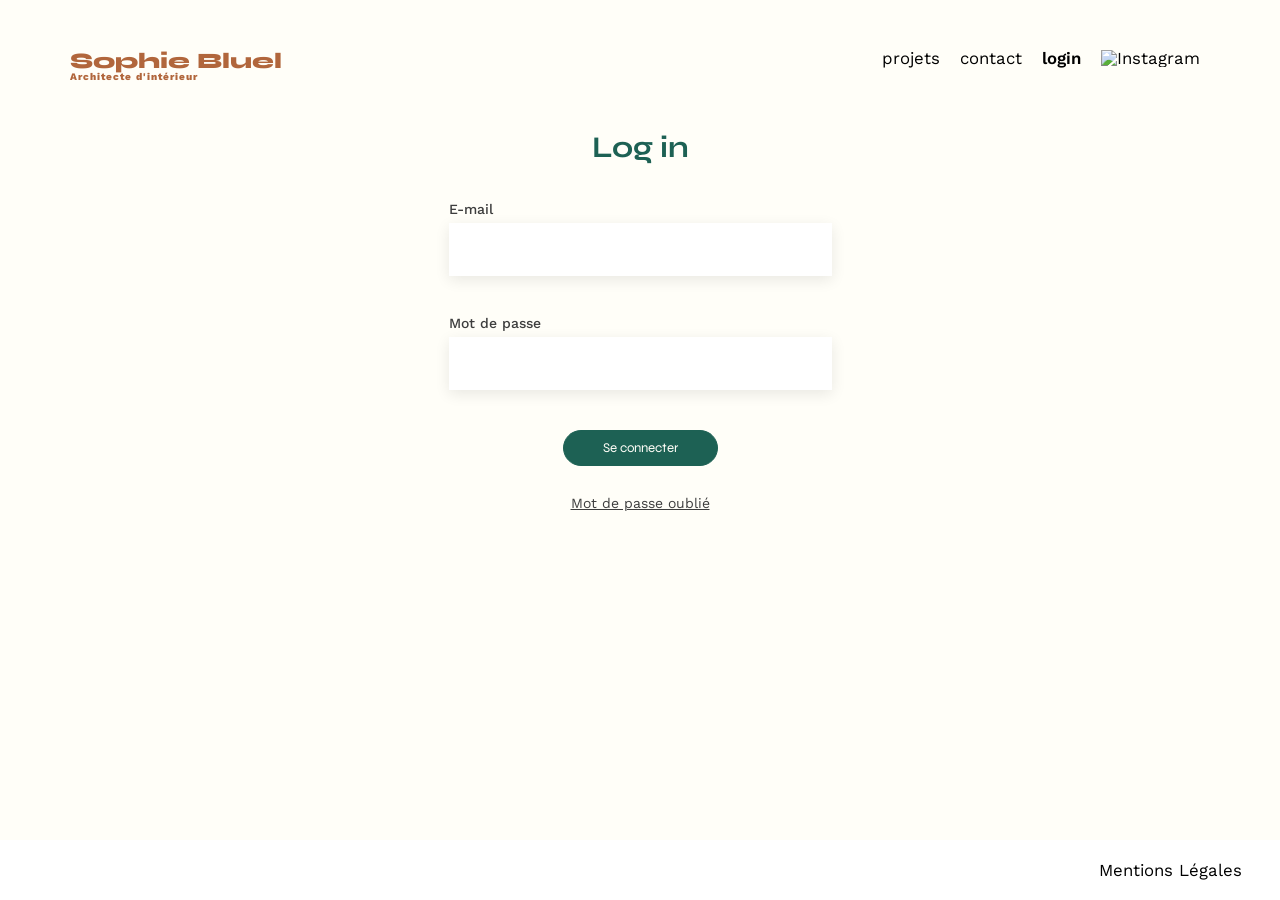
==== FrontEnd/login.html @ 255a56c9 "ADD - Création de la page login" ====
<!DOCTYPE html>
<html lang="fr">

<head>
	<meta charset="UTF-8">
	<title>Sophie Bluel - Login</title>
	<meta name="viewport" content="width=device-width, initial-scale=1.0">
	<link rel="preconnect" href="https://fonts.googleapis.com">
	<link rel="preconnect" href="https://fonts.gstatic.com" crossorigin>
	<link href="https://fonts.googleapis.com/css2?family=Syne:wght@700;800&family=Work+Sans&display=swap"
		rel="stylesheet">
	<meta name="description" content="">
	<link rel="stylesheet" href="./assets/style.css">
    <link rel="stylesheet" href="./assets/style-login.css">
</head>

<body>
    <header>
		<h1>Sophie Bluel <span>Architecte d'intérieur</span></h1>
		<nav>
			<ul>
				<li>projets</li>
				<li>contact</li>
				<li class="active">login</li>
				<li><img src="./assets/icons/instagram.png" alt="Instagram"></li>
			</ul>
		</nav>
	</header>

    <main>

        <h2>Log in</h2>
        <form action="get" action="#" class="login-form">
            <div class= "sub-form">
            <label for="email" class="input-email-label">E-mail</label>
            <input type="text" name="email" class="input-email">
            </div>
            <div class= "sub-form">
            <label for="password" class="input-password-label">Mot de passe</label>
            <input type="text" name="password" class="input-password">
        </div>
            <button class="bouton-login">Se connecter</button>
        </form>
        <a href="#" class="oubli">Mot de passe oublié</a>

    </main>

    <footer>
		<nav>
			<ul>
				<li>Mentions Légales</li>
			</ul>
		</nav>
	</footer>
</body>

</html>
---- FrontEnd/assets/style.css ----
/* http://meyerweb.com/eric/tools/css/reset/
   v2.0 | 20110126
   License: none (public domain)
*/

html,
body,
div,
span,
applet,
object,
iframe,
h1,
h2,
h3,
h4,
h5,
h6,
p,
blockquote,
pre,
a,
abbr,
acronym,
address,
big,
cite,
code,
del,
dfn,
em,
img,
ins,
kbd,
q,
s,
samp,
small,
strike,
strong,
sub,
sup,
tt,
var,
b,
u,
i,
center,
dl,
dt,
dd,
ol,
ul,
li,
fieldset,
form,
label,
legend,
table,
caption,
tbody,
tfoot,
thead,
tr,
th,
td,
article,
aside,
canvas,
details,
embed,
figure,
figcaption,
footer,
header,
hgroup,
menu,
nav,
output,
ruby,
section,
summary,
time,
mark,
audio,
video {
	margin: 0;
	padding: 0;
	border: 0;
	font-size: 100%;
	font: inherit;
	vertical-align: baseline;
}

/* HTML5 display-role reset for older browsers */
article,
aside,
details,
figcaption,
figure,
footer,
header,
hgroup,
menu,
nav,
section {
	display: block;
}

body {
	line-height: 1;
}

ol,
ul {
	list-style: none;
}

blockquote,
q {
	quotes: none;
}

blockquote:before,
blockquote:after,
q:before,
q:after {
	content: '';
	content: none;
}

table {
	border-collapse: collapse;
	border-spacing: 0;
}

/** end reset css**/
body {
	max-width: 1140px;
	margin: auto;
	font-family: 'Work Sans';
	font-size: 14px;
	background-color: #FFFEF8;
	;
}

header {
	display: flex;
	justify-content: space-between;
	margin: 50px 0
}

section {
	margin: 50px 0
}

h1 {
	display: flex;
	flex-direction: column;
	font-family: 'Syne';
	font-size: 22px;
	font-weight: 800;
	color: #B1663C
}

h1>span {
	font-family: 'Work Sans';
	font-size: 10px;
	letter-spacing: 0.1em;
	;
}

h2 {
	font-family: 'Syne';
	font-weight: 700;
	font-size: 30px;
	color: #1D6154
}

nav ul {
	display: flex;
	align-items: center;
	list-style-type: none;

}

nav li {
	padding: 0 10px;
	font-size: 1.2em;
}

li:hover {
	color: #B1663C;
}

#introduction {
	display: flex;
	align-items: center;
}

#introduction figure {
	flex: 1
}

#introduction img {
	display: block;
	margin: auto;
	width: 80%;
}

#introduction article {
	flex: 1
}

#introduction h2 {
	margin-bottom: 1em;
}

#introduction p {
	margin-bottom: 0.5em;
}

#portfolio h2 {
	text-align: center;
	margin-bottom: 1em;
}

.projets-liste {
	width: 100%;
	display: grid;
	grid-template-columns: 1fr 1fr 1fr;
	grid-column-gap: 20px;
	grid-row-gap: 20px;
}

.gallery img {
	width: 100%;

}

.filters {
	grid-column-start: 1;
	grid-column-end: 4;
	text-align: center;
	margin-bottom: 30px;
}

.filters .filter,
.filters .tous {
	margin-left: 5px;
	margin-right: 5px;
	font-family: 'Syne';
	font-size: 700;
	color: #1D6154;
	background-color: #FFFEF8;
	padding-top: 9px;
	padding-bottom: 9px;
	padding-right: 21px;
	padding-left: 21px;
	border: solid 1px #1D6154;
	border-radius: 18px;
	transition: 0.2s;
}

.filters .highlights {
	background-color: #1D6154;
	color: white;
}

.filters input:hover {
	cursor: pointer;
}

#contact {
	width: 50%;
	margin: auto;
}

#contact>* {
	text-align: center;

}

#contact h2 {
	margin-bottom: 20px;
}

#contact form {
	text-align: left;
	margin-top: 30px;
	display: flex;
	flex-direction: column;
}

#contact input {
	height: 50px;
	font-size: 1.2em;
	border: none;
	box-shadow: 0px 4px 14px rgba(0, 0, 0, 0.09);
}

#contact label {
	margin: 2em 0 1em 0;
}

#contact textarea {
	border: none;
	box-shadow: 0px 4px 14px rgba(0, 0, 0, 0.09);
}

input[type="submit"] {
	font-family: 'Syne';
	font-weight: 700;
	color: white;
	background-color: #1D6154;
	margin: 2em auto;
	width: 180px;
	text-align: center;
	border-radius: 60px;
}

footer nav ul {
	display: flex;
	justify-content: flex-end;
	margin: 2em
}
---- FrontEnd/assets/style-login.css ----
.active {
    font-weight: 600;
}

main {
    text-align: center;
}

h2 {
    margin-bottom: 40px;
}

form {
    display: flex;
    flex-direction: column;
    align-items: center;
}

.sub-form {
    display: flex;
    align-items: start;
    flex-direction: column;
}

input {
    width: 379px;
    height: 51px;
    border: 0;
    box-shadow: 0px 4px 14px 0px rgb(0, 0, 0, 0.09);
    margin-bottom: 40px
}


label {
    color: #3D3D3D;
    font-weight: 500;
    margin-bottom: 0.5em;
}

button {
    margin-left: 5px;
    margin-right: 5px;
    font-family: 'Syne';
    font-size: 700;
    color: #FFFEF8;
    background-color: #1D6154;
    padding-top: 9px;
    padding-bottom: 9px;
    padding-right: 39px;
    padding-left: 39px;
    border: solid 1px #1D6154;
    border-radius: 18px;
    margin-bottom: 30px;
}

.oubli {
    color: #3D3D3D;
}

footer {
    background-color: white;
    height: 60px;
    display: flex;
    align-items: center;
    justify-content: flex-end;
    width: 100%;
    margin-top: auto;
    position: fixed;
    bottom: 0;
    left: 0;
}
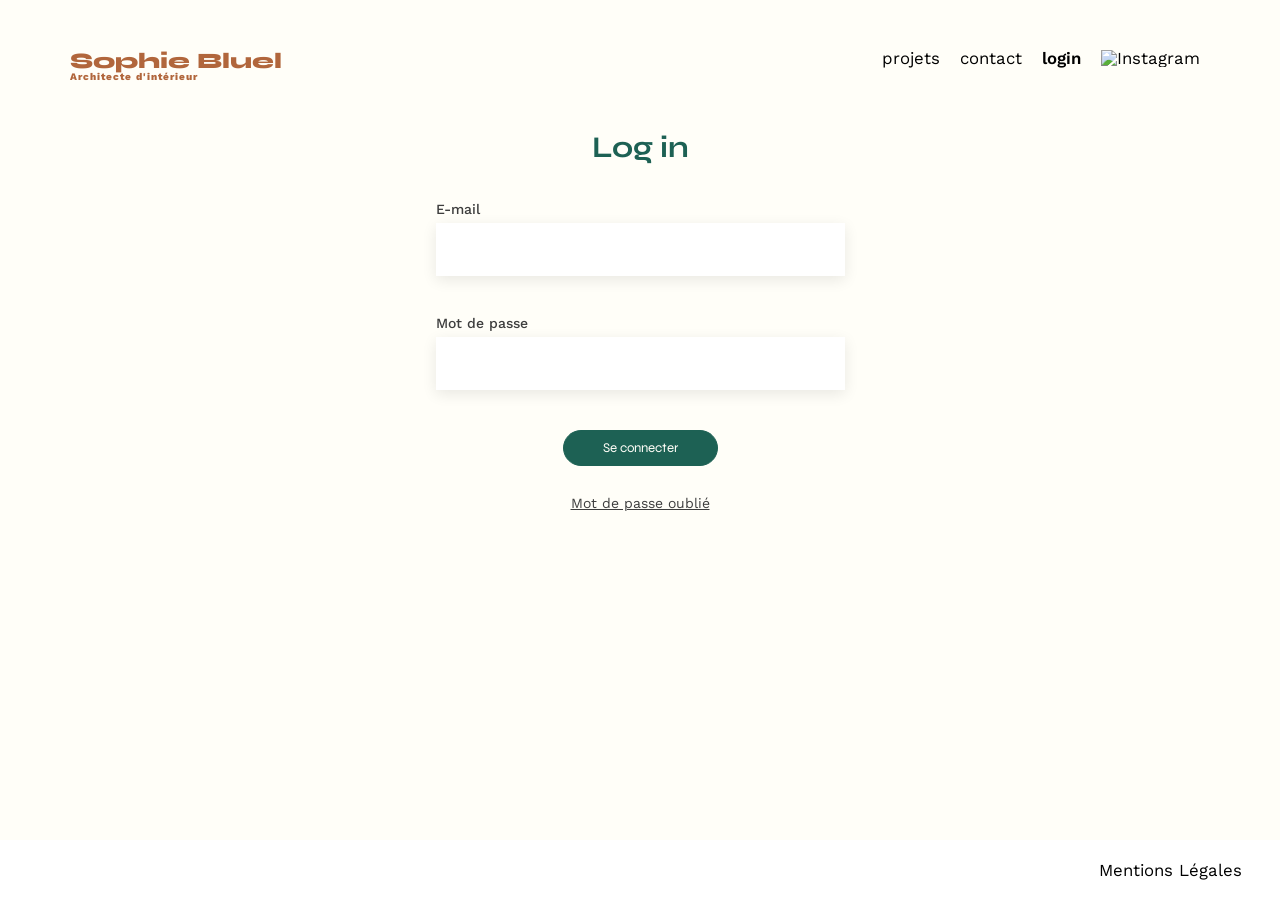
==== commit 419b1a3a: "FIX - refactor & corrections" ====
--- a/FrontEnd/login.html
+++ b/FrontEnd/login.html
@@ -11,12 +11,14 @@
 		rel="stylesheet">
 	<meta name="description" content="">
 	<link rel="stylesheet" href="./assets/style.css">
-    <link rel="stylesheet" href="./assets/style-login.css">
+	<link rel="stylesheet" href="./assets/style-login.css">
 </head>
 
 <body>
-    <header>
-		<h1>Sophie Bluel <span>Architecte d'intérieur</span></h1>
+	<header>
+		<a href="./index.html">
+			<h1>Sophie Bluel <span>Architecte d'intérieur</span></h1>
+		</a>
 		<nav>
 			<ul>
 				<li>projets</li>
@@ -27,31 +29,34 @@
 		</nav>
 	</header>
 
-    <main>
+	<main>
 
-        <h2>Log in</h2>
-        <form action="get" action="#" class="login-form">
-            <div class= "sub-form">
-            <label for="email" class="input-email-label">E-mail</label>
-            <input type="text" name="email" class="input-email">
-            </div>
-            <div class= "sub-form">
-            <label for="password" class="input-password-label">Mot de passe</label>
-            <input type="text" name="password" class="input-password">
-        </div>
-            <button class="bouton-login">Se connecter</button>
-        </form>
-        <a href="#" class="oubli">Mot de passe oublié</a>
+		<h2>Log in</h2>
+		<div class="error-message">
+		</div>
+		<form class="login-form">
+			<div class="sub-form">
+				<label for="input-email" class="input-email-label">E-mail</label>
+				<input type="email" name="input-email" id="input-email">
+			</div>
+			<div class="sub-form">
+				<label for="input-password" class="input-password-label">Mot de passe</label>
+				<input type="password" name="input-password" id="input-password">
+			</div>
+			<button class="bouton-login">Se connecter</button>
+		</form>
+		<a href="#" class="oubli">Mot de passe oublié</a>
 
-    </main>
+	</main>
 
-    <footer>
+	<footer>
 		<nav>
 			<ul>
 				<li>Mentions Légales</li>
 			</ul>
 		</nav>
 	</footer>
+	<script type="module" src="login.js"></script>
 </body>
 
 </html>
--- a/FrontEnd/assets/style.css
+++ b/FrontEnd/assets/style.css
@@ -135,6 +135,9 @@
 }
 
 /** end reset css**/
+
+/** Général **/
+
 body {
 	max-width: 1140px;
 	margin: auto;
@@ -154,6 +157,8 @@
 	margin: 50px 0
 }
 
+/** Header **/
+
 h1 {
 	display: flex;
 	flex-direction: column;
@@ -184,14 +189,21 @@
 
 }
 
+nav li a {
+	text-decoration: none;
+	color: black;
+}
+
 nav li {
 	padding: 0 10px;
 	font-size: 1.2em;
 }
 
-li:hover {
+nav li a:hover {
 	color: #B1663C;
 }
+
+/** Introduction **/
 
 #introduction {
 	display: flex;
@@ -220,9 +232,21 @@
 	margin-bottom: 0.5em;
 }
 
+/** Portfolio **/
+
 #portfolio h2 {
 	text-align: center;
 	margin-bottom: 1em;
+}
+
+h2 .modifier-projets {
+	color: black;
+	margin-left: 20px;
+	font-size: 14px;
+	vertical-align: middle;
+	font-weight: 400;
+	font-family: 'Work Sans';
+	text-decoration: none;
 }
 
 .projets-liste {
@@ -250,7 +274,7 @@
 	margin-left: 5px;
 	margin-right: 5px;
 	font-family: 'Syne';
-	font-size: 700;
+	font-weight: 700;
 	color: #1D6154;
 	background-color: #FFFEF8;
 	padding-top: 9px;
@@ -271,6 +295,8 @@
 	cursor: pointer;
 }
 
+/** Contact **/
+
 #contact {
 	width: 50%;
 	margin: auto;
@@ -323,4 +349,273 @@
 	display: flex;
 	justify-content: flex-end;
 	margin: 2em
+}
+
+/** Modale **/
+
+.modal {
+	position: fixed;
+	top: 0;
+	left: 0;
+	width: 100%;
+	height: 100%;
+	background-color: rgba(0, 0, 0, 0.3);
+	display: flex;
+	align-items: center;
+	justify-content: center;
+}
+
+.modal-wrapper {
+	overflow: auto;
+	background-color: #ffffff;
+	height: auto;
+	max-height: calc(100vh - 20px);
+	width: 630px;
+	max-width: calc(100vw - 20px);
+	box-sizing: border-box;
+	text-align: end;
+	padding: 24px;
+	border-radius: 10px;
+}
+
+.js-modal-close {
+	height: 24px;
+	width: 24px;
+	border: none;
+	background-color: white;
+	margin-bottom: 20px;
+}
+
+.modal-wrapper h2 {
+	font-family: "Work sans";
+	font-size: 26px;
+	font-weight: 400;
+	color: black;
+	margin-bottom: 30px;
+	text-align: center;
+}
+
+.modal-photos-wrapper {
+	width: 430px;
+	display: flex;
+	flex-wrap: wrap;
+	margin-left: auto;
+	margin-right: auto;
+}
+
+.photo-parent {
+	width: 76px;
+	position: relative;
+	text-align: left;
+	margin-top: 14px;
+	margin-right: 5px;
+	margin-left: 5px;
+}
+
+.photo-parent img {
+	width: 76px;
+	height: 104px;
+}
+
+.delete-button {
+	height: 17px;
+	width: 17px;
+	position: absolute;
+	top: 5px;
+	right: 5px;
+	display: flex;
+	align-items: center;
+	justify-content: center;
+	border-radius: 2px;
+	background-color: black;
+	border: none;
+}
+
+.fa-trash-can {
+	color: white;
+}
+
+.edit {
+	background-color: white;
+	border: none;
+	left: 0;
+	padding: 0;
+	font-family: "Work Sans";
+}
+
+hr {
+	width: 420px;
+	margin-top: 35px;
+	margin-bottom: 35px;
+	border: 1px solid #B3B3B3;
+}
+
+.ajouter-photo {
+	border: none;
+	display: block;
+	background-color: #1D6154;
+	color: white;
+	height: 36px;
+	width: 237px;
+	border-radius: 60px;
+	font-family: "Syne";
+	font-weight: 700;
+	margin-left: auto;
+	margin-right: auto;
+	margin-bottom: 25px;
+}
+
+.supp-galerie {
+	border: none;
+	display: block;
+	background-color: white;
+	margin-left: auto;
+	margin-right: auto;
+	color: #D65353;
+	font-family: "Syne";
+	font-weight: 400;
+	margin-bottom: 20px;
+}
+
+.not-active {
+	display: none;
+}
+
+.active {
+	display: block;
+}
+
+/* Modale 2e page */
+
+.buttons-haut {
+	display: flex;
+	justify-content: space-between;
+}
+
+.js-modal-return {
+	height: 24px;
+	width: 29px;
+	border: none;
+	background-color: white;
+	margin-bottom: 20px;
+}
+
+.form-ajout-photo {
+	display: flex;
+	flex-direction: column;
+	align-items: center;
+}
+
+.input-file-block {
+	border-radius: 3px;
+	background-color: #E8F1F6;
+	height: 169px;
+	width: 420px;
+	margin-right: auto;
+	margin-left: auto;
+	display: flex;
+	justify-content: center
+}
+
+.input-file-infos {
+	display: flex;
+	flex-direction: column;
+	align-items: center;
+	justify-content: center;
+	margin-top: 22px;
+	text-align: center;
+}
+
+.picto-img {
+	width: 58px;
+	margin-bottom: 21px;
+}
+
+#file {
+	display: none;
+}
+
+.button-file-input {
+	width: 173px;
+	height: 36px;
+	background-color: #CBD6DC;
+	font-family: "Work Sans";
+	font-weight: 500;
+	color: #306685;
+	border-radius: 50px;
+	border: none;
+	box-sizing: border-box;
+	margin-bottom: 7px;
+}
+
+.file-input-caption {
+	font-size: 10px;
+	font-family: "Work Sans";
+	font-weight: 400;
+}
+
+.image-preview {
+	height: 100%;
+}
+
+.modal-label {
+	text-align: left;
+	display: block;
+	box-sizing: border-box;
+	margin-top: 30px;
+	font-weight: 500;
+	font-family: "Work Sans";
+	margin-bottom: 10px;
+	color: #444444;
+}
+
+.modal-form-group {
+	text-align: left;
+	width: 420px;
+	color: #444444;
+}
+
+
+form input,
+form select,
+form option {
+	font-family: "Work Sans";
+	font-weight: 400;
+	height: 51px;
+	padding-left: 15px;
+	padding-right: 15px;
+}
+
+form hr {
+	margin-top: 50px;
+}
+
+.modal-form {
+	width: 420px;
+	box-sizing: border-box;
+	border: none;
+	box-shadow: 0px 4px 14px 0px rgb(0, 0, 0, 0.09);
+}
+
+.modal-valider-button {
+	width: 237px;
+	height: 36px;
+	border-radius: 60px;
+	background-color: #1D6154;
+	font-family: "Syne";
+	font-weight: 700;
+	color: white;
+	margin-bottom: 40px;
+	border: none;
+	transition: 0.2s
+}
+
+.modal-valider-button:hover {
+	cursor: pointer;
+}
+
+.modal-valider-button:disabled {
+	background-color: #A7A7A7;
+	cursor: default;
+	transition: 0.2s;
 }
--- a/FrontEnd/assets/style-login.css
+++ b/FrontEnd/assets/style-login.css
@@ -1,6 +1,14 @@
+/*Barre de navigation*/
+
+a {
+    text-decoration: none;
+}
+
 .active {
     font-weight: 600;
 }
+
+/*Contenu de la page*/
 
 main {
     text-align: center;
@@ -8,6 +16,12 @@
 
 h2 {
     margin-bottom: 40px;
+}
+
+.error-message {
+    color: #B1663C;
+    margin-bottom: 20px;
+    font-weight: 600;
 }
 
 form {
@@ -55,8 +69,10 @@
 
 .oubli {
     color: #3D3D3D;
+    text-decoration: underline;
 }
 
+/*Footer*/
 footer {
     background-color: white;
     height: 60px;
